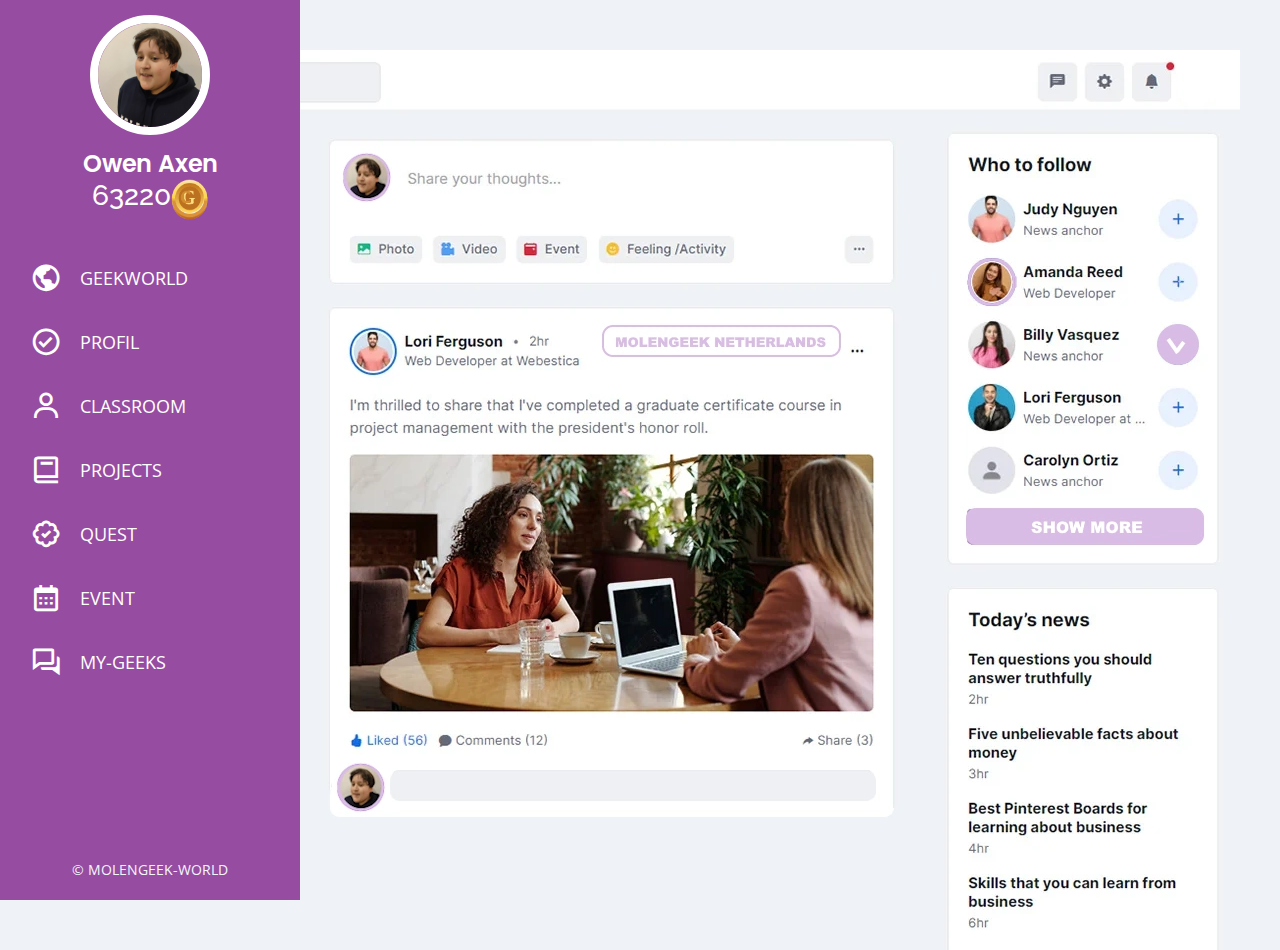
==== index.html @ 2177eca3 "first commit" ====
<!DOCTYPE html>
<html lang="en">

<head>
  <meta charset="utf-8">
  <meta content="width=device-width, initial-scale=1.0" name="viewport">

  <title>GEEKWORLD PROJECT TEMPLATE</title>
  <meta content="" name="description">
  <meta content="" name="keywords">

  <!-- Favicons -->
  <link href="assets/img/favicon.png" rel="icon">
  <link href="assets/img/apple-touch-icon.png" rel="apple-touch-icon">

  <!-- Google Fonts -->
  <link href="https://fonts.googleapis.com/css?family=Open+Sans:300,300i,400,400i,600,600i,700,700i|Raleway:300,300i,400,400i,500,500i,600,600i,700,700i|Poppins:300,300i,400,400i,500,500i,600,600i,700,700i" rel="stylesheet">

  <!-- Vendor CSS Files -->
  <link href="assets/vendor/aos/aos.css" rel="stylesheet">
  <link href="assets/vendor/bootstrap/css/bootstrap.min.css" rel="stylesheet">
  <link href="assets/vendor/bootstrap-icons/bootstrap-icons.css" rel="stylesheet">
  <link href="assets/vendor/boxicons/css/boxicons.min.css" rel="stylesheet">
  <link href="assets/vendor/glightbox/css/glightbox.min.css" rel="stylesheet">
  <link href="assets/vendor/swiper/swiper-bundle.min.css" rel="stylesheet">

  <!-- Template Main CSS File -->
  <link href="assets/css/style.css" rel="stylesheet">


</head>

<body style="background-color: #eff3f8;">

  <!-- ======= Mobile nav toggle button ======= -->
  <i class="bi bi-list mobile-nav-toggle d-xl-none"></i>

  <!-- ======= Header ======= -->
  <header id="header">
    <div class="d-flex flex-column">

      <div class="profile">
        <img src="assets/img/profile-img.jpg" alt="" class="img-fluid rounded-circle">
        <h1 class="text-light"><a href="index.html">Owen Axen</a></h1>
        <div class="">
          <div style="display: flex; justify-content: center;">
            <h3>63220</h3>
                <img src="./assets/img/coin.png" id="coins" alt="">
          </div>
        </div>
      </div>

      <nav id="navbar" class="nav-menu navbar">
        <ul>
          <li><a href="./index.html" class="nav-link scrollto"><i class="bx bx-world"></i> <span>GEEKWORLD</span></a></li>
            <li><a href="./profile.html" class="nav-link scrollto"><i class="bx bx-check-circle"></i><span>PROFIL</span></a></li>
            <li><a href="./class.html" class="nav-link scrollto"><i class="bx bx-user"></i> <span>CLASSROOM</span></a></li>
            <li><a href="./project.html" class="nav-link scrollto"><i class="bx bx-book"></i> <span>PROJECTS</span></a></li>
            <li><a href="./quest.html" class="nav-link scrollto"><i class="bx bx-badge-check"></i> <span>QUEST</span></a></li>
            <li><a href="./event.html" class="nav-link scrollto"><i class="bx bx-calendar"></i> <span>EVENT</span></a></li>
            <li><a href="./my-geek.html" class="nav-link scrollto"><i class="bx bx-conversation"></i> <span>MY-GEEKS</span></a></li>
          </ul>
      </nav><!-- .nav-menu -->
    </div>
  </header><!-- End Header -->

<main class="main geekworld">
  <img src="./assets/img/Social2.webp" alt="">
</main>


  <footer id="footer">
    <div class="container">
      <div class="copyright">
        &copy; MOLENGEEK-WORLD <strong><span></span></strong>
      </div>
      <div class="credits">
      
      </div>
    </div>
  </footer><!-- End  Footer

  <a href="#" class="back-to-top d-flex align-items-center justify-content-center"><i class="bi bi-arrow-up-short"></i></a>

  <!-- Vendor JS Files -->
  <script src="assets/vendor/purecounter/purecounter_vanilla.js"></script>
  <script src="assets/vendor/aos/aos.js"></script>
  <script src="assets/vendor/bootstrap/js/bootstrap.bundle.min.js"></script>
  <script src="assets/vendor/glightbox/js/glightbox.min.js"></script>
  <script src="assets/vendor/isotope-layout/isotope.pkgd.min.js"></script>
  <script src="assets/vendor/swiper/swiper-bundle.min.js"></script>
  <script src="assets/vendor/typed.js/typed.umd.js"></script>
  <script src="assets/vendor/waypoints/noframework.waypoints.js"></script>
  <script src="assets/vendor/php-email-form/validate.js"></script>

  <!-- Template Main JS File -->
  <script src="assets/js/main.js"></script>

</body>

</html>
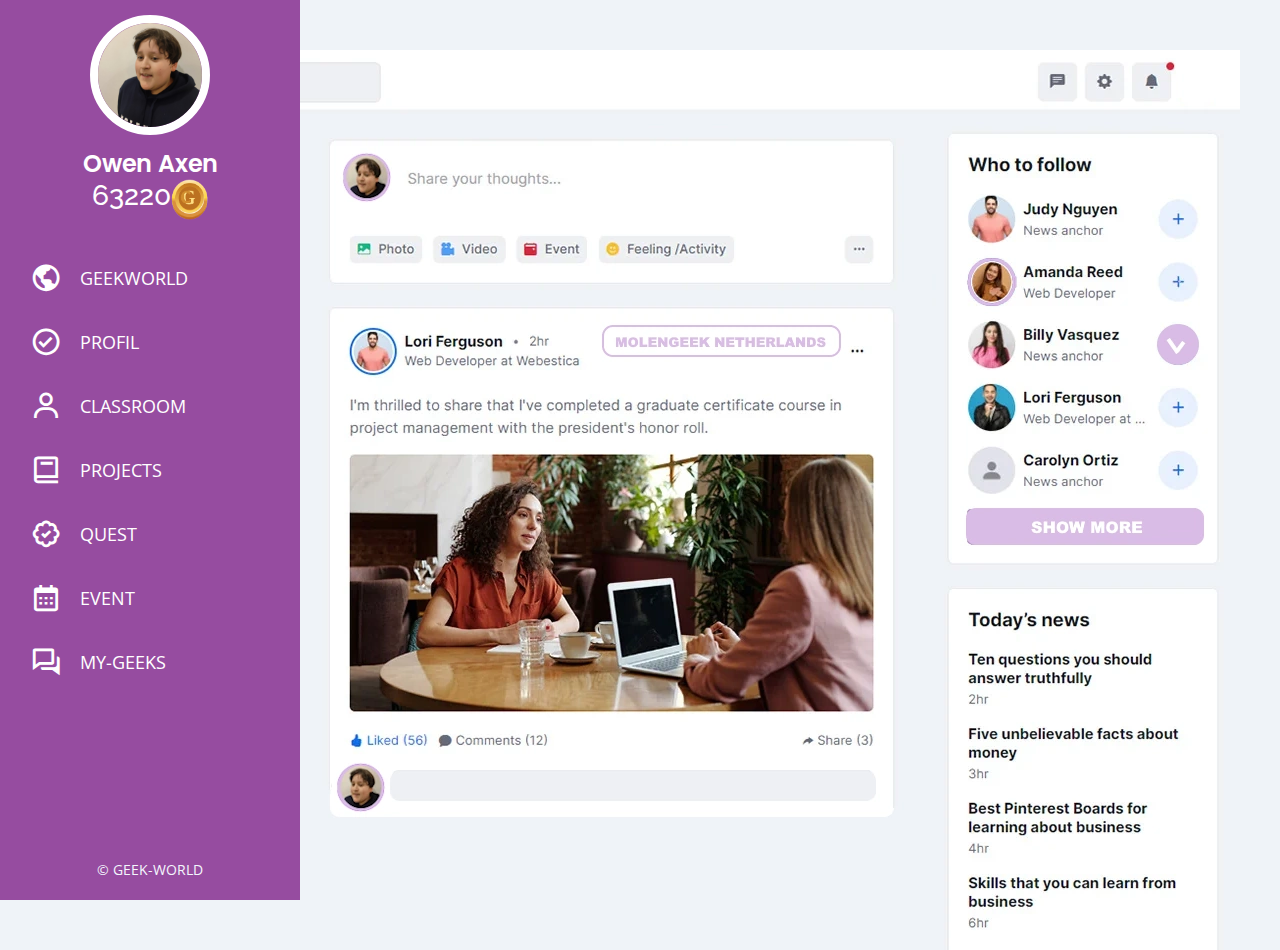
==== commit ecb94b2a: "first commit" ====
--- a/index.html
+++ b/index.html
@@ -72,7 +72,7 @@
   <footer id="footer">
     <div class="container">
       <div class="copyright">
-        &copy; MOLENGEEK-WORLD <strong><span></span></strong>
+        &copy; GEEK-WORLD <strong><span></span></strong>
       </div>
       <div class="credits">
       
